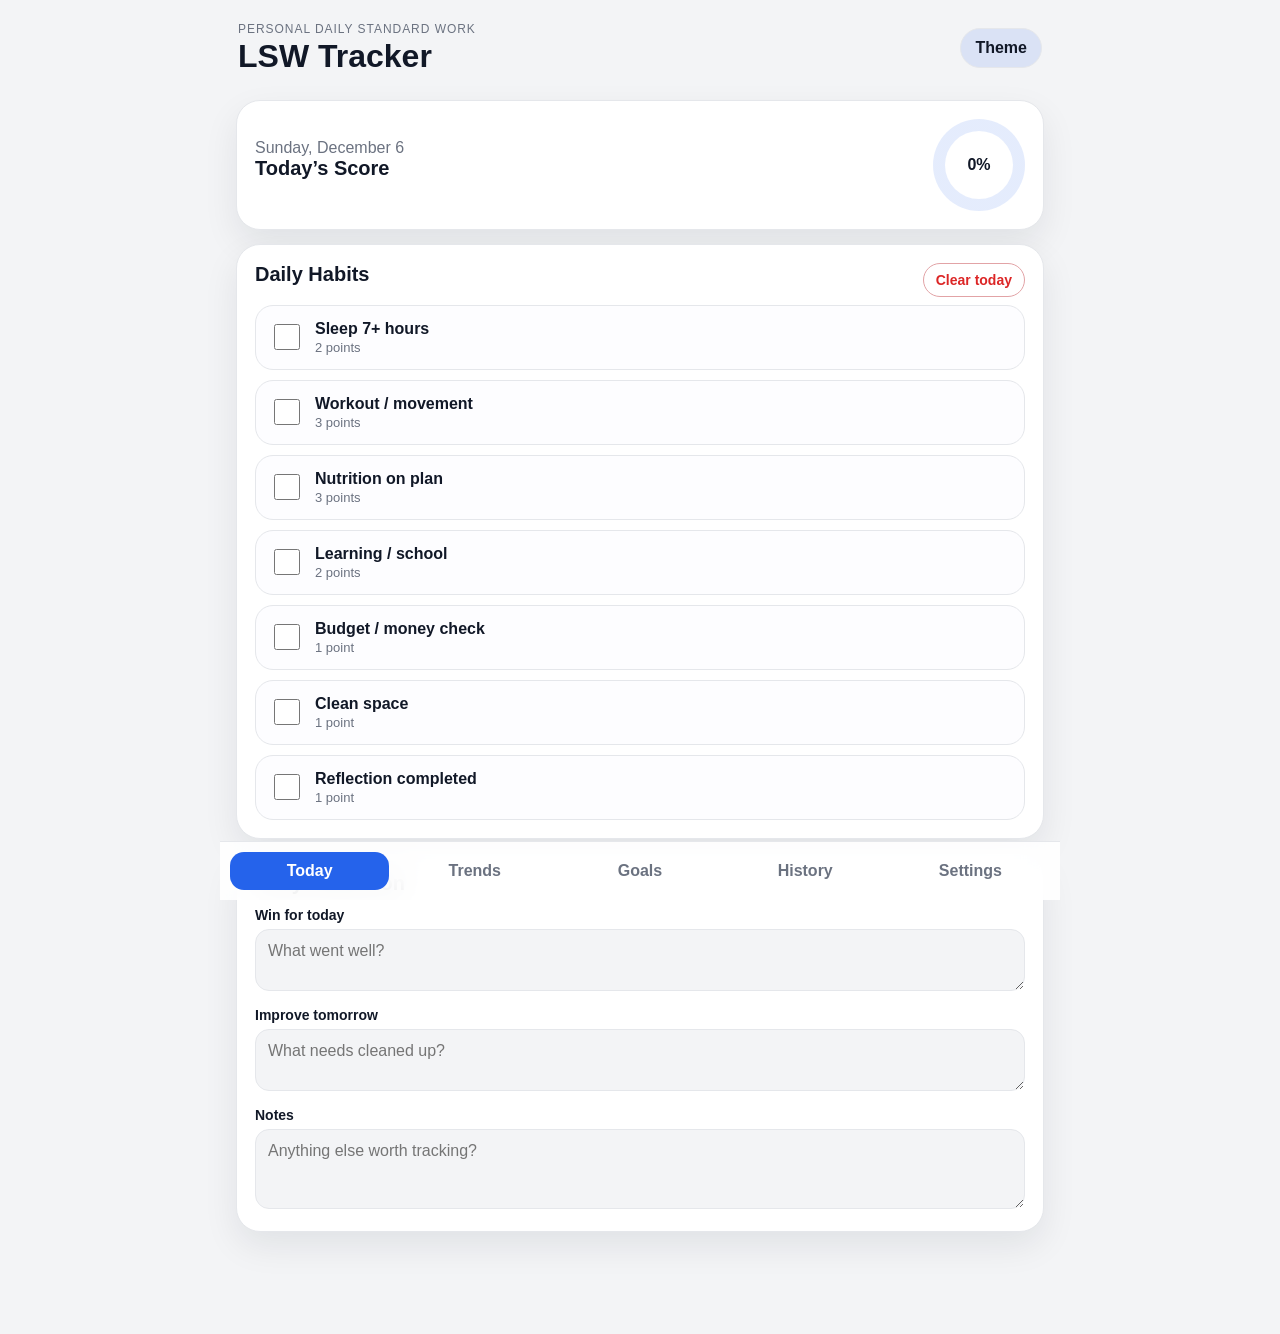
==== index.html @ f848ce46 "Add files via upload" ====
<!doctype html>
<html lang="en">
<head>
  <meta charset="utf-8" />
  <meta name="viewport" content="width=device-width, initial-scale=1, viewport-fit=cover" />
  <meta name="theme-color" content="#111827" />
  <meta name="apple-mobile-web-app-capable" content="yes" />
  <meta name="apple-mobile-web-app-status-bar-style" content="black-translucent" />
  <meta name="apple-mobile-web-app-title" content="LSW Tracker" />
  <title>LSW Tracker</title>
  <link rel="manifest" href="manifest.json" />
  <link rel="apple-touch-icon" href="icons/icon-192.png" />
  <link rel="stylesheet" href="style.css" />
</head>
<body>
  <div class="app-shell">
    <header class="topbar">
      <div>
        <p class="eyebrow">Personal Daily Standard Work</p>
        <h1 id="appTitle">LSW Tracker</h1>
      </div>
      <button id="themeToggle" class="ghost-btn" type="button">Theme</button>
    </header>

    <main>
      <section id="screen-today" class="screen active">
        <div class="card hero-card">
          <div>
            <p class="muted" id="todayDate"></p>
            <h2>Today’s Score</h2>
          </div>
          <div class="score-ring"><span id="todayScore">0%</span></div>
        </div>

        <div class="card">
          <div class="section-heading">
            <h2>Daily Habits</h2>
            <button id="clearToday" class="small-btn danger" type="button">Clear today</button>
          </div>
          <div id="habitList" class="habit-list"></div>
        </div>

        <div class="card">
          <h2>Daily Reflection</h2>
          <label class="field-label" for="winInput">Win for today</label>
          <textarea id="winInput" rows="2" placeholder="What went well?"></textarea>
          <label class="field-label" for="improveInput">Improve tomorrow</label>
          <textarea id="improveInput" rows="2" placeholder="What needs cleaned up?"></textarea>
          <label class="field-label" for="notesInput">Notes</label>
          <textarea id="notesInput" rows="3" placeholder="Anything else worth tracking?"></textarea>
        </div>
      </section>

      <section id="screen-trends" class="screen">
        <div class="card">
          <div class="section-heading">
            <div>
              <h2>Monthly Trendline</h2>
              <p class="muted">Tracks completion percentage by month.</p>
            </div>
            <select id="trendSelect" aria-label="Choose trend"></select>
          </div>
          <canvas id="trendChart" width="900" height="420"></canvas>
          <div id="trendSummary" class="trend-summary"></div>
        </div>

        <div class="card">
          <h2>Habit Breakdown This Month</h2>
          <div id="monthBreakdown" class="breakdown-list"></div>
        </div>
      </section>

      <section id="screen-goals" class="screen">
        <div class="card">
          <div class="section-heading">
            <h2>Goals</h2>
            <button id="addGoal" class="small-btn" type="button">Add goal</button>
          </div>
          <div id="goalList" class="goal-list"></div>
        </div>
      </section>

      <section id="screen-history" class="screen">
        <div class="card">
          <div class="section-heading">
            <h2>History</h2>
            <button id="exportCsv" class="small-btn" type="button">Export CSV</button>
          </div>
          <div id="historyList" class="history-list"></div>
        </div>
      </section>

      <section id="screen-settings" class="screen">
        <div class="card">
          <h2>Customize App</h2>
          <label class="field-label" for="appNameInput">App name</label>
          <input id="appNameInput" type="text" />
          <label class="field-label" for="colorInput">Accent color</label>
          <input id="colorInput" type="color" />
        </div>

        <div class="card">
          <div class="section-heading">
            <h2>Customize Habits</h2>
            <button id="addHabit" class="small-btn" type="button">Add habit</button>
          </div>
          <div id="habitSettings" class="settings-list"></div>
        </div>

        <div class="card">
          <h2>Backup</h2>
          <p class="muted">Your data is saved on this phone/browser. Export a backup before clearing Safari data or switching phones.</p>
          <div class="button-row">
            <button id="exportBackup" class="primary-btn" type="button">Export backup</button>
            <label class="primary-btn file-label" for="importBackup">Import backup</label>
            <input id="importBackup" type="file" accept="application/json" hidden />
          </div>
          <button id="resetApp" class="text-danger" type="button">Reset everything</button>
        </div>
      </section>
    </main>

    <nav class="bottom-nav" aria-label="App navigation">
      <button class="nav-btn active" data-screen="today">Today</button>
      <button class="nav-btn" data-screen="trends">Trends</button>
      <button class="nav-btn" data-screen="goals">Goals</button>
      <button class="nav-btn" data-screen="history">History</button>
      <button class="nav-btn" data-screen="settings">Settings</button>
    </nav>
  </div>

  <script src="app.js"></script>
</body>
</html>
---- style.css ----
:root {
  --bg: #f3f4f6;
  --card: #ffffff;
  --text: #111827;
  --muted: #6b7280;
  --border: #e5e7eb;
  --accent: #2563eb;
  --accent-soft: rgba(37, 99, 235, 0.12);
  --danger: #dc2626;
  --shadow: 0 14px 35px rgba(17, 24, 39, 0.08);
}

body.dark {
  --bg: #0b1220;
  --card: #111827;
  --text: #f9fafb;
  --muted: #9ca3af;
  --border: #243044;
  --accent-soft: rgba(96, 165, 250, 0.16);
  --shadow: 0 14px 35px rgba(0, 0, 0, 0.35);
}

* { box-sizing: border-box; }
html, body { margin: 0; min-height: 100%; font-family: -apple-system, BlinkMacSystemFont, "Segoe UI", sans-serif; background: var(--bg); color: var(--text); }
button, input, textarea, select { font: inherit; }
button { cursor: pointer; }
.app-shell { max-width: 840px; margin: 0 auto; padding: env(safe-area-inset-top) 16px calc(88px + env(safe-area-inset-bottom)); }
.topbar { display: flex; align-items: center; justify-content: space-between; gap: 16px; padding: 22px 2px 12px; }
.eyebrow { margin: 0 0 4px; color: var(--muted); font-size: 12px; text-transform: uppercase; letter-spacing: .08em; }
h1 { margin: 0; font-size: 32px; line-height: 1.05; }
h2 { margin: 0 0 10px; font-size: 20px; }
.muted { color: var(--muted); margin: 0; }
.screen { display: none; }
.screen.active { display: block; animation: fadeIn .18s ease; }
@keyframes fadeIn { from { opacity: .6; transform: translateY(4px); } to { opacity: 1; transform: none; } }
.card { background: var(--card); border: 1px solid var(--border); border-radius: 24px; padding: 18px; margin: 14px 0; box-shadow: var(--shadow); }
.hero-card { display: flex; align-items: center; justify-content: space-between; }
.score-ring { width: 92px; height: 92px; border-radius: 50%; display: grid; place-items: center; background: conic-gradient(var(--accent) var(--score-deg, 0deg), var(--accent-soft) 0); }
.score-ring span { width: 68px; height: 68px; border-radius: 50%; display: grid; place-items: center; background: var(--card); font-weight: 800; }
.section-heading { display: flex; justify-content: space-between; align-items: center; gap: 12px; margin-bottom: 8px; }
.habit-list, .settings-list, .goal-list, .history-list, .breakdown-list { display: grid; gap: 10px; }
.habit-item, .goal-item, .history-item, .setting-item, .breakdown-item { border: 1px solid var(--border); border-radius: 18px; padding: 14px; background: color-mix(in srgb, var(--card) 92%, var(--accent-soft)); }
.habit-item { display: flex; align-items: center; gap: 12px; }
.habit-item input[type="checkbox"] { width: 26px; height: 26px; accent-color: var(--accent); }
.habit-main { flex: 1; }
.habit-name { font-weight: 750; }
.habit-meta { color: var(--muted); font-size: 13px; margin-top: 2px; }
textarea, input[type="text"], input[type="number"], select { width: 100%; border: 1px solid var(--border); border-radius: 14px; padding: 12px; color: var(--text); background: var(--bg); outline: none; }
textarea:focus, input:focus, select:focus { border-color: var(--accent); box-shadow: 0 0 0 3px var(--accent-soft); }
.field-label { display: block; margin: 12px 0 6px; font-weight: 700; font-size: 14px; }
.primary-btn, .small-btn, .ghost-btn { border: 0; border-radius: 999px; background: var(--accent); color: white; padding: 10px 14px; font-weight: 750; }
.small-btn { padding: 8px 12px; font-size: 14px; }
.ghost-btn { background: var(--accent-soft); color: var(--text); border: 1px solid var(--border); }
.danger, .text-danger { color: var(--danger); }
.small-btn.danger { background: transparent; border: 1px solid color-mix(in srgb, var(--danger) 35%, var(--border)); }
.text-danger { border: 0; background: transparent; margin-top: 14px; padding: 8px 0; font-weight: 700; }
.button-row { display: flex; gap: 10px; flex-wrap: wrap; margin-top: 14px; }
.file-label { display: inline-block; }
.setting-grid { display: grid; grid-template-columns: 1fr 80px auto; gap: 8px; align-items: end; }
.goal-top { display: flex; align-items: center; gap: 10px; justify-content: space-between; }
.goal-progress { height: 10px; border-radius: 999px; background: var(--accent-soft); overflow: hidden; margin-top: 10px; }
.goal-progress > div { height: 100%; background: var(--accent); width: 0; }
.trend-summary { display: grid; gap: 8px; grid-template-columns: repeat(auto-fit, minmax(160px, 1fr)); margin-top: 12px; }
.stat { border: 1px solid var(--border); border-radius: 16px; padding: 12px; }
.stat strong { display: block; font-size: 24px; }
canvas { width: 100%; max-height: 330px; border: 1px solid var(--border); border-radius: 18px; background: var(--bg); }
.bottom-nav { position: fixed; left: 50%; bottom: 0; transform: translateX(-50%); width: min(840px, 100%); padding: 10px 10px calc(10px + env(safe-area-inset-bottom)); background: color-mix(in srgb, var(--card) 88%, transparent); backdrop-filter: blur(16px); border-top: 1px solid var(--border); display: grid; grid-template-columns: repeat(5, 1fr); gap: 6px; }
.nav-btn { border: 0; border-radius: 14px; padding: 10px 5px; background: transparent; color: var(--muted); font-weight: 750; }
.nav-btn.active { background: var(--accent); color: white; }
@media (max-width: 520px) { h1 { font-size: 28px; } .card { border-radius: 20px; padding: 15px; } .setting-grid { grid-template-columns: 1fr; } .nav-btn { font-size: 12px; } }
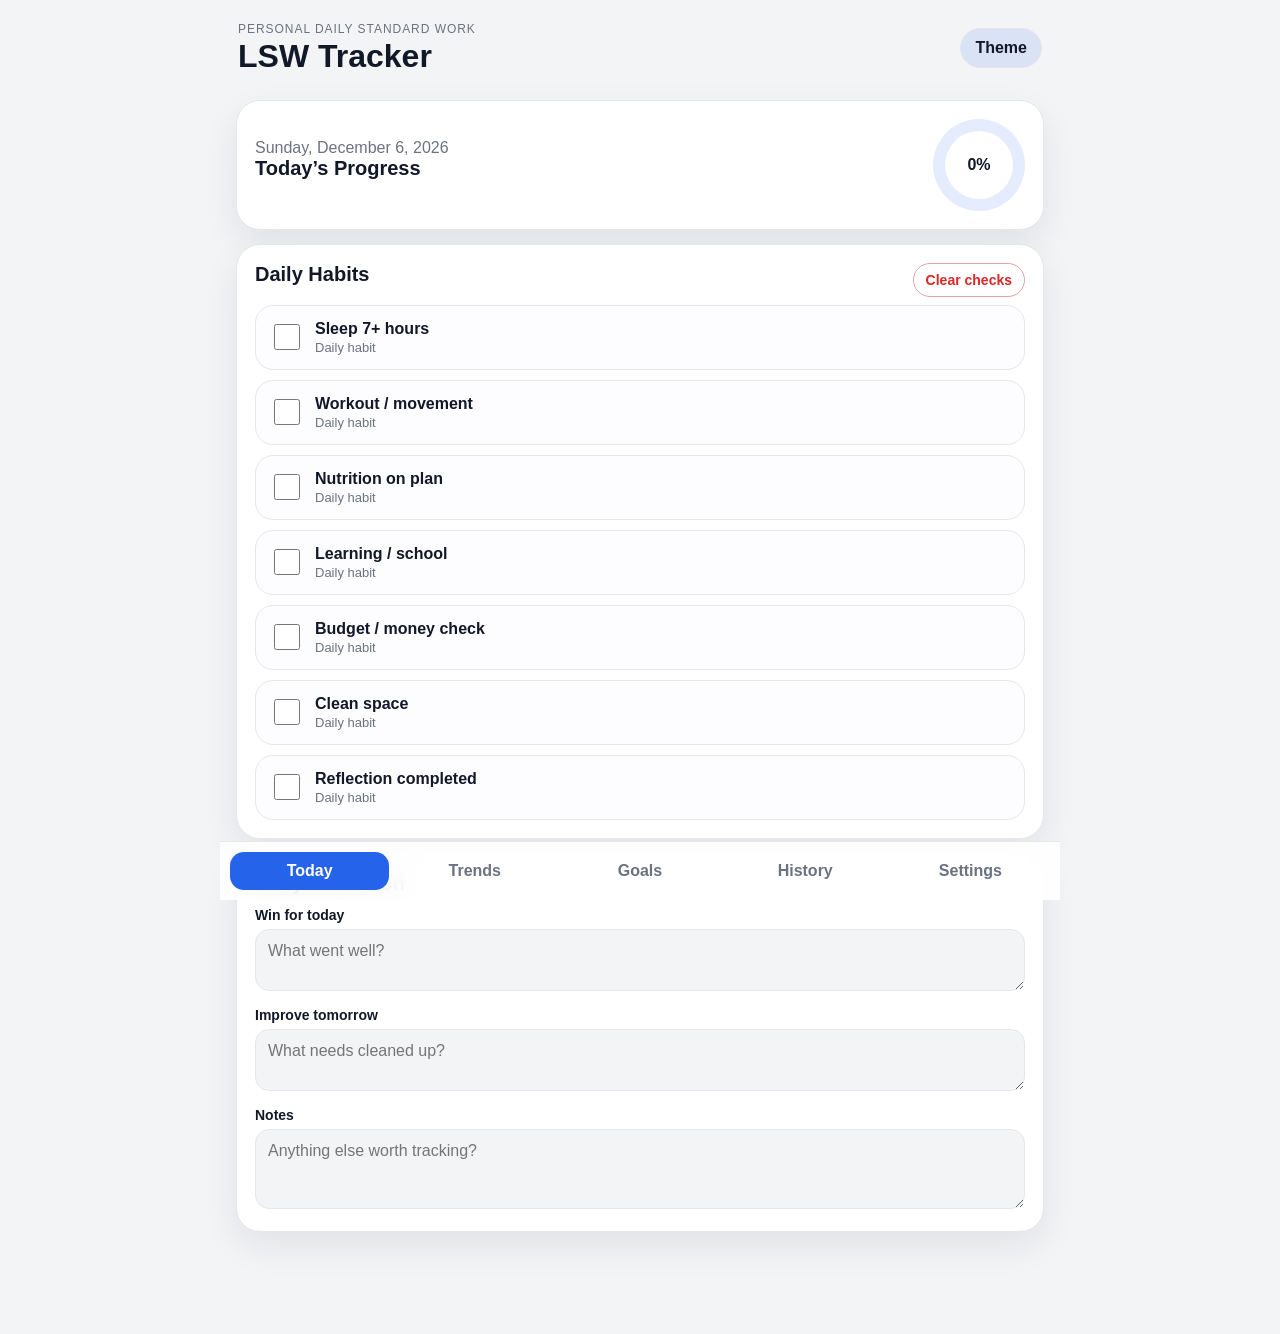
==== commit 654c7399: "Add files via upload" ====
--- a/index.html
+++ b/index.html
@@ -7,7 +7,7 @@
   <meta name="apple-mobile-web-app-capable" content="yes" />
   <meta name="apple-mobile-web-app-status-bar-style" content="black-translucent" />
   <meta name="apple-mobile-web-app-title" content="LSW Tracker" />
-  <title>LSW Tracker</title>
+  <title>LSW Tracker v2.1</title>
   <link rel="manifest" href="manifest.json" />
   <link rel="apple-touch-icon" href="icons/icon-192.png" />
   <link rel="stylesheet" href="style.css" />
@@ -27,7 +27,7 @@
         <div class="card hero-card">
           <div>
             <p class="muted" id="todayDate"></p>
-            <h2>Today’s Score</h2>
+            <h2>Today’s Progress</h2>
           </div>
           <div class="score-ring"><span id="todayScore">0%</span></div>
         </div>
@@ -35,7 +35,7 @@
         <div class="card">
           <div class="section-heading">
             <h2>Daily Habits</h2>
-            <button id="clearToday" class="small-btn danger" type="button">Clear today</button>
+            <button id="clearToday" class="small-btn danger" type="button">Clear checks</button>
           </div>
           <div id="habitList" class="habit-list"></div>
         </div>
@@ -73,8 +73,22 @@
       <section id="screen-goals" class="screen">
         <div class="card">
           <div class="section-heading">
-            <h2>Goals</h2>
-            <button id="addGoal" class="small-btn" type="button">Add goal</button>
+            <div>
+              <h2>Monthly Goals</h2>
+              <p class="muted" id="monthlyGoalMonth"></p>
+            </div>
+            <button id="addMonthlyGoal" class="small-btn" type="button">Add monthly goal</button>
+          </div>
+          <div id="monthlyGoalList" class="goal-list"></div>
+        </div>
+
+        <div class="card">
+          <div class="section-heading">
+            <div>
+              <h2>Overall Goals</h2>
+              <p class="muted">Longer-term goals that do not reset each month.</p>
+            </div>
+            <button id="addGoal" class="small-btn" type="button">Add overall goal</button>
           </div>
           <div id="goalList" class="goal-list"></div>
         </div>
--- a/style.css
+++ b/style.css
@@ -57,6 +57,8 @@
 .button-row { display: flex; gap: 10px; flex-wrap: wrap; margin-top: 14px; }
 .file-label { display: inline-block; }
 .setting-grid { display: grid; grid-template-columns: 1fr 80px auto; gap: 8px; align-items: end; }
+.habit-setting-grid { grid-template-columns: 1fr auto; }
+.small-note { font-size: 13px; margin-top: 6px; }
 .goal-top { display: flex; align-items: center; gap: 10px; justify-content: space-between; }
 .goal-progress { height: 10px; border-radius: 999px; background: var(--accent-soft); overflow: hidden; margin-top: 10px; }
 .goal-progress > div { height: 100%; background: var(--accent); width: 0; }
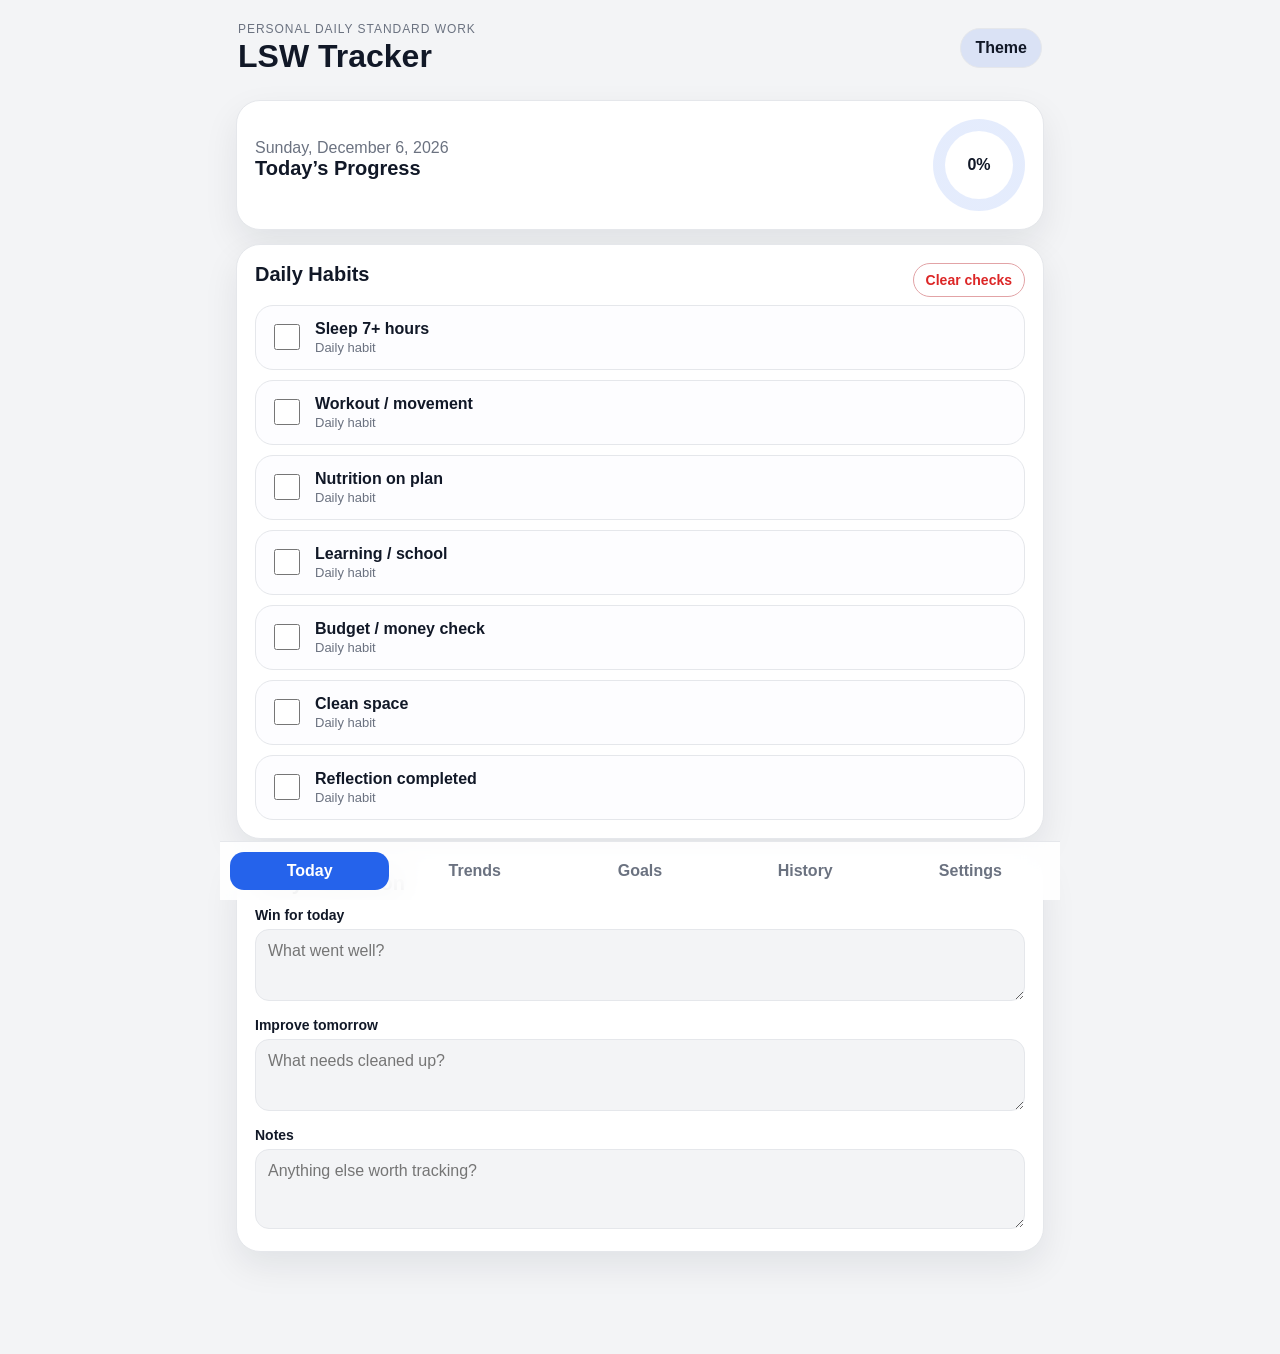
==== commit ccf9c738: "Add files via upload" ====
--- a/index.html
+++ b/index.html
@@ -7,9 +7,9 @@
   <meta name="apple-mobile-web-app-capable" content="yes" />
   <meta name="apple-mobile-web-app-status-bar-style" content="black-translucent" />
   <meta name="apple-mobile-web-app-title" content="LSW Tracker" />
-  <title>LSW Tracker v2.1</title>
+  <title>LSW Tracker v2.8</title>
   <link rel="manifest" href="manifest.json" />
-  <link rel="apple-touch-icon" href="icons/icon-192.png" />
+  <link rel="apple-touch-icon" href="icons/apple-touch-icon.png" />
   <link rel="stylesheet" href="style.css" />
 </head>
 <body>
--- a/style.css
+++ b/style.css
@@ -70,3 +70,18 @@
 .nav-btn { border: 0; border-radius: 14px; padding: 10px 5px; background: transparent; color: var(--muted); font-weight: 750; }
 .nav-btn.active { background: var(--accent); color: white; }
 @media (max-width: 520px) { h1 { font-size: 28px; } .card { border-radius: 20px; padding: 15px; } .setting-grid { grid-template-columns: 1fr; } .nav-btn { font-size: 12px; } }
+
+/* v2.7 mobile text-entry fix */
+input, textarea, select {
+  font-size: 16px;
+  -webkit-user-select: text;
+  user-select: text;
+  -webkit-touch-callout: default;
+  caret-color: var(--accent);
+  touch-action: manipulation;
+  pointer-events: auto;
+}
+textarea { min-height: 72px; resize: vertical; }
+.goal-name-label { flex: 1; margin-right: 10px; }
+.goal-name-label .field-label { margin-top: 0; }
+.goal-name-input { font-weight: 750; }
